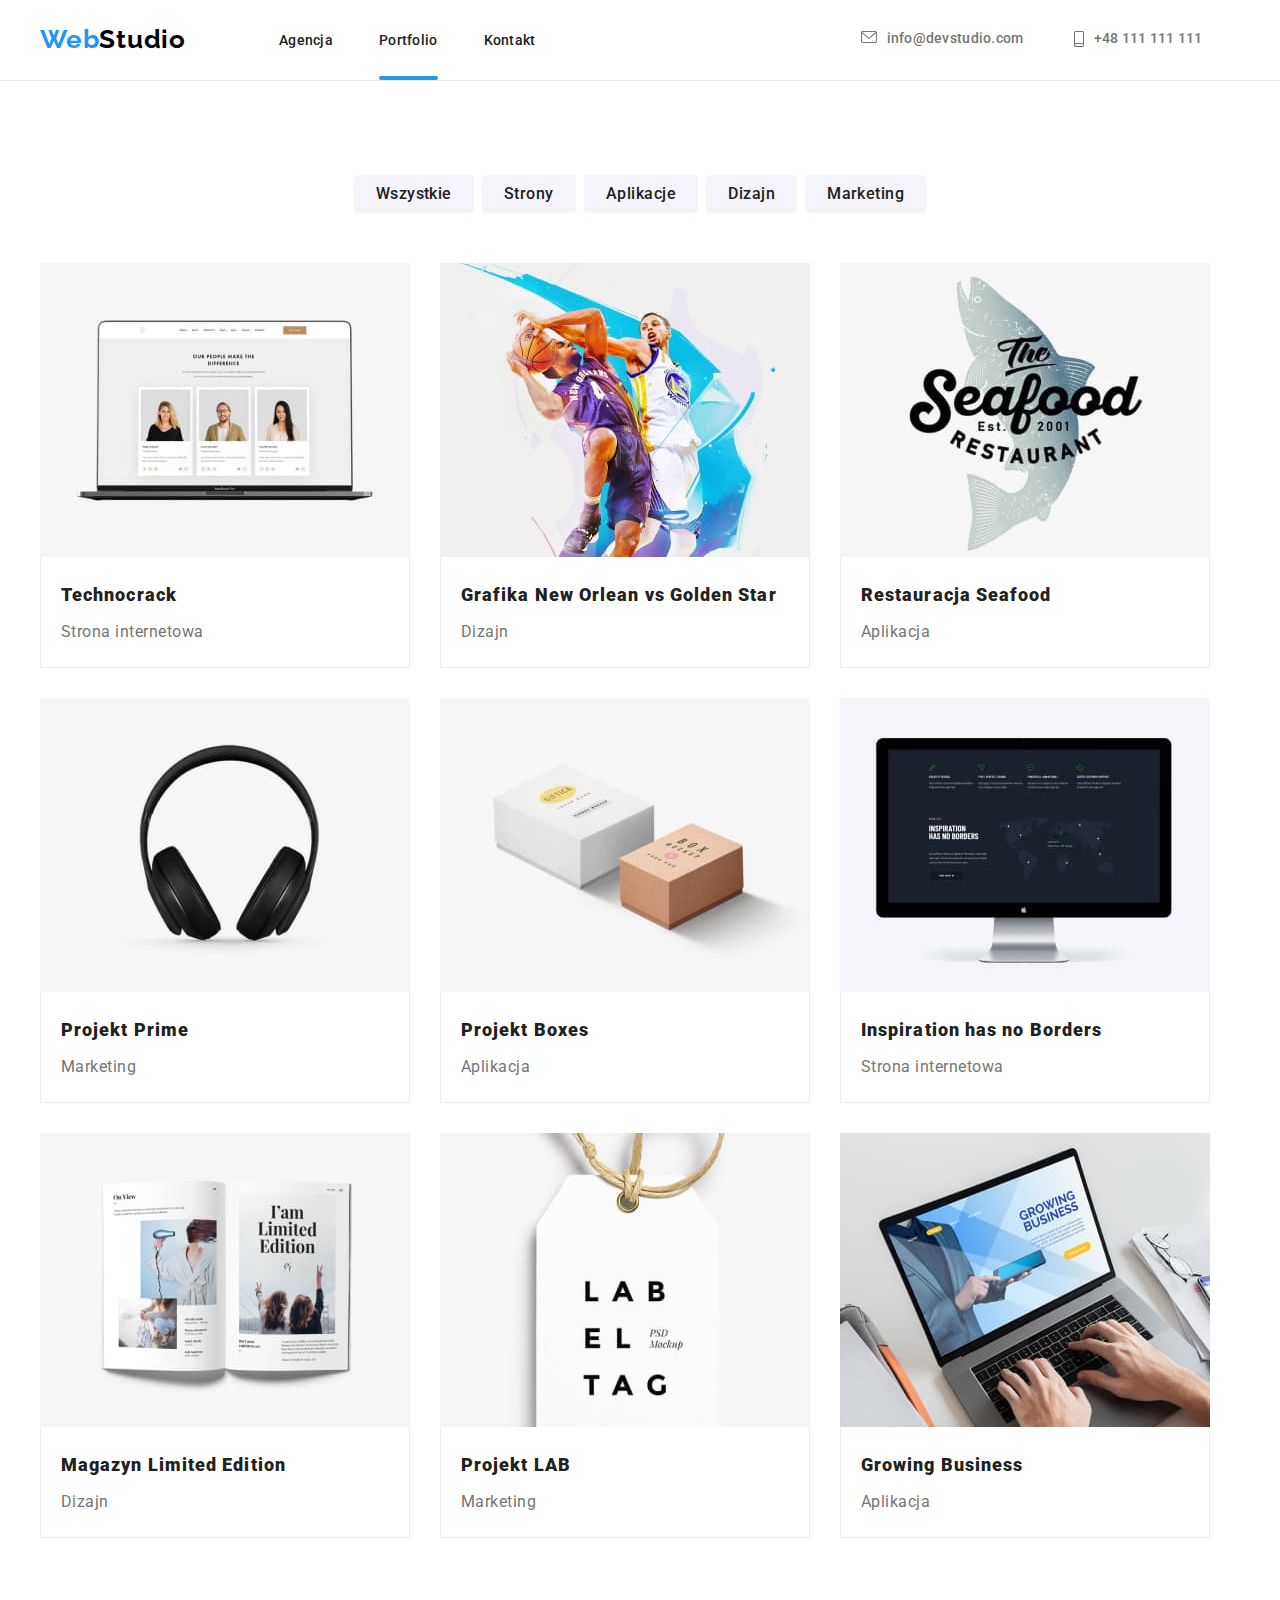
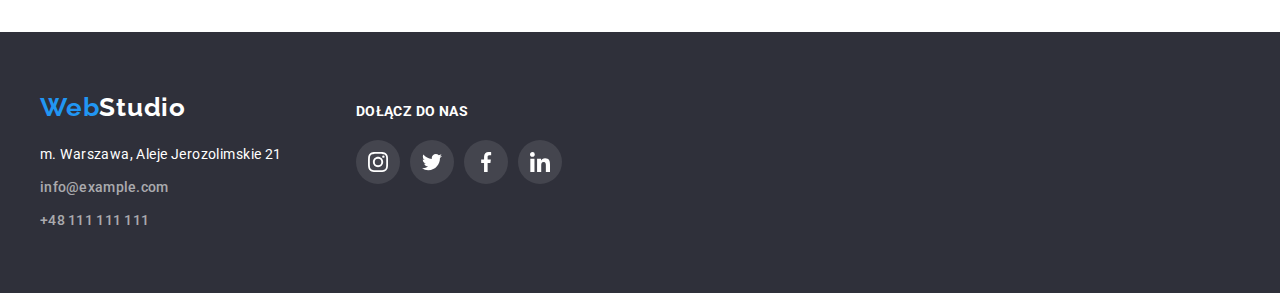
==== portfolio.html @ 0230aa4e "ukonczenie zadania 1" ====
<!DOCTYPE html>
<html lang="en">
  <head>
    <meta charset="UTF-8" />
    <meta http-equiv="X-UA-Compatible" content="IE=edge" />
    <meta name="viewport" content="width=device-width, initial-scale=1.0" />
    <title>Portfolio</title>
    <link rel="stylesheet" href="./css/styles.css" />
    <link rel="preconnect" href="https://fonts.googleapis.com" />
    <link rel="preconnect" href="https://fonts.gstatic.com" crossorigin />
    <link
      href="https://fonts.googleapis.com/css2?family=Raleway:wght@700&family=Roboto:wght@400;500;700;900&display=swap"
      rel="stylesheet"
    />
    <link
      rel="stylesheet"
      href="node_modules/modern-normalize/modern-normalize.css"
    />
  </head>
  <body>
    <header class="background-header">
      <div class="container">
        <div class="info-header">
          <a href="#" class="link-logo"><span class="logo">Web</span>Studio</a>
          <nav class="contact-info">
            <ul class="list list-header">
              <li><a href="./index.html" class="link">Agencja</a></li>
              <li>
                <a href="./portfolio.html" class="link underline-two"
                  >Portfolio</a
                >
              </li>
              <li><a href="#" class="link">Kontakt</a></li>
            </ul>
          </nav>
          <ul class="list list-header-two">
            <li>
              <a href="mailto:info@devstudio.com" class="contact-details"
                >info@devstudio.com
                <svg class="contact-icon" width="16" height="12">
                  <use href="./images/icons.svg#icon-envelope"></use>
                </svg>
              </a>
            </li>
            <li>
              <a href="tel:+48111111111" class="contact-details"
                >+48 111 111 111
                <svg class="contact-icon phone" width="10" height="16">
                  <use href="./images/icons.svg#icon-smartphone"></use>
                </svg>
              </a>
            </li>
          </ul>
        </div>
      </div>
    </header>
    <main class="background-main">
      <section class="section button-padding">
        <div class="container">
          <ul class="list button-list">
            <li>
              <button class="button" type="button">Wszystkie</button>
            </li>
            <li>
              <button class="button" type="button">Strony</button>
            </li>
            <li>
              <button class="button" type="button">Aplikacje</button>
            </li>
            <li>
              <button class="button" type="button">Dizajn</button>
            </li>
            <li>
              <button class="button" type="button">Marketing</button>
            </li>
          </ul>
        </div>
      </section>

      <section class="section portfolio-padding">
        <div class="container">
          <ul class="list card-set">
            <li class="card-shadow">
              <div class="portfolio-box">
                <div class="portfolio-overflay">
                  <p class="portfolio-text-overflay">
                    Technocrack jest popularną platformą wykorzystywaną do
                    rozpowszechniania koronawirusa. Firmy wykorzystują tę
                    platformę do celów szpiegowskich i ataków na
                    niezabezpieczone serwery konkurencji
                  </p>
                </div>
                <img
                  class="card-image"
                  src="./images/technocrack.jpg"
                  alt="Strona internetowa"
                  width="370"
                  height="294"
                />
              </div>
              <div class="card-heading">
                <h4 class="title-portfolio"><strong>Technocrack</strong></h4>
                <p class="text-img">Strona internetowa</p>
              </div>
            </li>
            <li class="card-shadow">
              <div class="portfolio-box">
                <div class="portfolio-overflay">
                  <p class="portfolio-text-overflay">
                    Technocrack jest popularną platformą wykorzystywaną do
                    rozpowszechniania koronawirusa. Firmy wykorzystują tę
                    platformę do celów szpiegowskich i ataków na
                    niezabezpieczone serwery konkurencji
                  </p>
                </div>
                <img
                  class="card-image"
                  src="./images/graphics.jpg"
                  alt="Grafika New Orlean vs Golden Star"
                  width="370"
                  height="294"
                />
              </div>
              <div class="card-heading">
                <h4 class="title-portfolio">
                  <strong>Grafika New Orlean vs Golden Star</strong>
                </h4>
                <p class="text-img">Dizajn</p>
              </div>
            </li>
            <li class="card-shadow">
              <div class="portfolio-box">
                <div class="portfolio-overflay">
                  <p class="portfolio-text-overflay">
                    Technocrack jest popularną platformą wykorzystywaną do
                    rozpowszechniania koronawirusa. Firmy wykorzystują tę
                    platformę do celów szpiegowskich i ataków na
                    niezabezpieczone serwery konkurencji
                  </p>
                </div>
                <img
                  class="card-image"
                  src="./images/restaurant.jpg"
                  alt="Aplikacja restauracji Seafood"
                  width="370"
                  height="294"
                />
              </div>
              <div class="card-heading">
                <h4 class="title-portfolio">
                  <strong>Restauracja Seafood</strong>
                </h4>
                <p class="text-img">Aplikacja</p>
              </div>
            </li>
            <li class="card-shadow">
              <div class="portfolio-box">
                <div class="portfolio-overflay">
                  <p class="portfolio-text-overflay">
                    Technocrack jest popularną platformą wykorzystywaną do
                    rozpowszechniania koronawirusa. Firmy wykorzystują tę
                    platformę do celów szpiegowskich i ataków na
                    niezabezpieczone serwery konkurencji
                  </p>
                </div>
                <img
                  class="card-image"
                  src="./images/prime-design.jpg"
                  alt="Projekt Prime"
                  width="370"
                  height="294"
                />
              </div>
              <div class="card-heading">
                <h4 class="title-portfolio"><strong>Projekt Prime</strong></h4>
                <p class="text-img">Marketing</p>
              </div>
            </li>
            <li class="card-shadow">
              <div class="portfolio-box">
                <div class="portfolio-overflay">
                  <p class="portfolio-text-overflay">
                    Technocrack jest popularną platformą wykorzystywaną do
                    rozpowszechniania koronawirusa. Firmy wykorzystują tę
                    platformę do celów szpiegowskich i ataków na
                    niezabezpieczone serwery konkurencji
                  </p>
                </div>
                <img
                  class="card-image"
                  src="./images/boxes-design.jpg"
                  alt="Projekt Boxes"
                  width="370"
                  height="294"
                />
              </div>
              <div class="card-heading">
                <h4 class="title-portfolio"><strong>Projekt Boxes</strong></h4>
                <p class="text-img">Aplikacja</p>
              </div>
            </li>
            <li class="card-shadow">
              <div class="portfolio-box">
                <div class="portfolio-overflay">
                  <p class="portfolio-text-overflay">
                    Technocrack jest popularną platformą wykorzystywaną do
                    rozpowszechniania koronawirusa. Firmy wykorzystują tę
                    platformę do celów szpiegowskich i ataków na
                    niezabezpieczone serwery konkurencji
                  </p>
                </div>
                <img
                  class="card-image"
                  src="./images/inspiration.jpg"
                  alt="Strona internetowa-inspiracja nie ma granic"
                  width="370"
                  height="294"
                />
              </div>
              <div class="card-heading">
                <h4 class="title-portfolio">
                  <strong>Inspiration has no Borders</strong>
                </h4>
                <p class="text-img">Strona internetowa</p>
              </div>
            </li>
            <li class="card-shadow">
              <div class="portfolio-box">
                <div class="portfolio-overflay">
                  <p class="portfolio-text-overflay">
                    Technocrack jest popularną platformą wykorzystywaną do
                    rozpowszechniania koronawirusa. Firmy wykorzystują tę
                    platformę do celów szpiegowskich i ataków na
                    niezabezpieczone serwery konkurencji
                  </p>
                </div>
                <img
                  class="card-image"
                  src="./images/magazine.jpg"
                  alt="Magazyn-limitowana edycja"
                  width="370"
                  height="294"
                />
              </div>
              <div class="card-heading">
                <h4 class="title-portfolio">
                  <strong>Magazyn Limited Edition</strong>
                </h4>
                <p class="text-img">Dizajn</p>
              </div>
            </li>
            <li class="card-shadow">
              <div class="portfolio-box">
                <div class="portfolio-overflay">
                  <p class="portfolio-text-overflay">
                    Technocrack jest popularną platformą wykorzystywaną do
                    rozpowszechniania koronawirusa. Firmy wykorzystują tę
                    platformę do celów szpiegowskich i ataków na
                    niezabezpieczone serwery konkurencji
                  </p>
                </div>
                <img
                  class="card-image"
                  src="./images/lab-design.jpg"
                  alt="Projekt LAB"
                  width="370"
                  height="294"
                />
              </div>
              <div class="card-heading">
                <h4 class="title-portfolio"><strong>Projekt LAB</strong></h4>
                <p class="text-img">Marketing</p>
              </div>
            </li>
            <li class="card-shadow">
              <div class="portfolio-box">
                <div class="portfolio-overflay">
                  <p class="portfolio-text-overflay">
                    Technocrack jest popularną platformą wykorzystywaną do
                    rozpowszechniania koronawirusa. Firmy wykorzystują tę
                    platformę do celów szpiegowskich i ataków na
                    niezabezpieczone serwery konkurencji
                  </p>
                </div>
                <img
                  class="card-image"
                  src="./images/growing-business.jpg"
                  alt="Aplikacja-Growing business"
                  width="370"
                  height="294"
                />
              </div>
              <div class="card-heading">
                <h4 class="title-portfolio">
                  <strong>Growing Business</strong>
                </h4>
                <p class="text-img">Aplikacja</p>
              </div>
            </li>
          </ul>
        </div>
      </section>
    </main>
    <footer class="background-footer">
      <div class="container container-footer">
        <div class="footer">
          <div class="list-footer">
            <a href="#" class="link-logo text-color"
              ><span class="logo">Web</span>Studio</a
            >
          </div>
          <address class="text-footer">
            <ul class="list text-color adress-list">
              <li class="a-list">
                <p class="margin">m. Warszawa, Aleje Jerozolimskie 21</p>
              </li>
              <li class="a-list">
                <a href="mailto:info@example.com" class="link link-color"
                  >info@example.com</a
                >
              </li>
              <li class="a-list">
                <a href="tel:+48111111111" class="link link-color"
                  >+48 111 111 111</a
                >
              </li>
            </ul>
          </address>
        </div>
        <div class="social-media-footer">
          <div>
            <div>
              <h4 class="title-footer">Dołącz do nas</h4>
            </div>
          </div>
          <ul class="list media-footer">
            <li>
              <a href="#" class="social-link-dark">
                <svg class="icons" width="20" height="20">
                  <use href="./images/icons.svg#icon-instagram"></use>
                </svg>
              </a>
            </li>
            <li>
              <a href="#" class="social-link-dark">
                <svg class="icons" width="20" height="20">
                  <use href="./images/icons.svg#icon-twitter"></use>
                </svg>
              </a>
            </li>
            <li>
              <a href="#" class="social-link-dark">
                <svg class="icons" width="20" height="20">
                  <use href="./images/icons.svg#icon-facebook"></use>
                </svg>
              </a>
            </li>
            <li>
              <a href="#" class="social-link-dark">
                <svg class="icons" width="20" height="20">
                  <use href="./images/icons.svg#icon-linkedin"></use>
                </svg>
              </a>
            </li>
          </ul>
        </div>
      </div>
    </footer>
  </body>
</html>
---- css/styles.css ----
:root {
  --brand-color: #2196f3;
  --brand-color-one: #ffffff;
  --brand-color-two: #000000;
  --brand-color-three: #f5f4fa;
  --brand-color-four: #757575;
  --brand-color-five: #e5e5e5;
  --brand-color-six: #2f303a;
  --brand-color-seven: #eeeeee;
  --brand-color-eight: #afb1b8;
  --transition-timing-function: cubic-bezier(0.4, 0, 0.2, 1);
}

body {
  font-family: "Roboto", "Raleway", sans-serif;
  color: #212121;
  margin: 0 auto;
}

*,
*::after,
*::before {
  margin: 0;
  padding: 0;
}

.list {
  list-style-type: none;
}

.logo {
  color: var(--brand-color);
}

.link-logo {
  font-family: "Raleway", sans-serif;
  font-size: 26px;
  line-height: 1.19;
  font-weight: 700;
  letter-spacing: 0.03em;
  text-decoration: none;
  color: var(--brand-color-two);
  margin-right: 93px;
}

.link {
  font-size: 14px;
  line-height: 1.14;
  font-weight: 500;
  letter-spacing: 0.02em;
  text-decoration: none;
  color: inherit;
  position: relative;

  transition: color 250ms var(--transition-timing-function);
}

.link:hover,
.link:focus {
  color: var(--brand-color);
}

.button {
  all: unset;
  font-family: inherit;
  font-weight: 500;
  font-size: 16px;
  padding: 6px 22px;
  border-radius: 4px;
  line-height: 1.63;
  letter-spacing: 0.03em;
  background-color: var(--brand-color-three);
  cursor: pointer;

  transition: background-color 250ms var(--transition-timing-function),
    color 250ms var(--transition-timing-function);
}

.button:hover,
.button:focus {
  box-shadow: 0px 3px 1px rgba(0, 0, 0, 0.1), 0px 1px 2px rgba(0, 0, 0, 0.08),
    0px 2px 2px rgba(0, 0, 0, 0.12);
  background-color: var(--brand-color);
  color: var(--brand-color-one);
}

.title {
  font-size: 44px;
  line-height: 1.36;
  font-weight: 900;
  color: var(--brand-color-one);

  margin: 0 auto;
  text-align: center;
  padding-top: 106px;
  padding-bottom: 30px;
}

.item {
  all: unset;
  font-family: inherit;
  font-weight: 700;
  font-size: 16px;
  line-height: 1.88;
  letter-spacing: 0.06em;
  background-color: var(--brand-color);
  color: var(--brand-color-one);
  padding: 10px 41px 10px 42px;
  cursor: pointer;
  box-shadow: 0px 4px 4px rgba(0, 0, 0, 0.15);
  border-radius: 4px;
}

.title-fourth {
  font-size: 14px;
  line-height: 1.14;
  letter-spacing: 0.03em;
  text-transform: uppercase;
  margin-bottom: 10px;
}

.text {
  font-size: 14px;
  line-height: 1.71;
  letter-spacing: 0.03em;
  color: var(--brand-color-four);
}

.title-second {
  font-size: 36px;
  line-height: 1.17;
  letter-spacing: 0.03em;
}

.title-portfolio {
  font-size: 18px;
  line-height: 2;
  letter-spacing: 0.06em;
  margin: 0 auto;
}

.text-img {
  font-size: 16px;
  line-height: 1.88;
  letter-spacing: 0.03em;
  color: var(--brand-color-four);
  margin: 0 auto;
}

.team {
  font-weight: 500;
  font-size: 16px;
  line-height: 1.19;
  letter-spacing: 0.03em;
}

.profession {
  font-size: 16px;
  line-height: 1.19;
  letter-spacing: 0.03em;
  color: var(--brand-color-four);
}

.link-color {
  color: rgba(255, 255, 255, 0.6);
}

.contact-details {
  font-size: 14px;
  line-height: 1.14;
  font-weight: 500;
  letter-spacing: 0.02em;
  text-decoration: none;
  display: flex;
  flex-direction: row-reverse;
  align-content: flex-start;
  fill: var(--brand-color-four);
  color: var(--brand-color-four);

  transition: color 250ms var(--transition-timing-function),
    fill 250ms var(--transition-timing-function);
}

.contact-icon {
  margin-right: 10px;
}

.contact-details:hover,
.contact-details:focus {
  fill: var(--brand-color);
  color: var(--brand-color);
}

.mail {
  text-decoration: underline;
}

.text-footer {
  font-size: 14px;
  line-height: 1.71;
  letter-spacing: 0.03em;
  font-style: inherit;
}

.text-color {
  color: var(--brand-color-one);
}

.background-second {
  background-color: var(--brand-color-three);
}

.background-header {
  background-color: var(--brand-color-one);
  border-bottom: 1px solid #ececec;
}

.background-footer {
  background-color: var(--brand-color-six);
  padding-top: 60px;
  padding-bottom: 51px;
}

.container {
  margin: 0 auto;
  width: 100%;
  max-width: 1200px;
  padding: 0 15px;
}

.content {
  display: flex;
  text-align: center;
  align-items: center;
  flex-direction: column;
  padding-bottom: 104px;
}

.section {
  padding: 94px 0;
  margin: 0 auto;
}

.button-list {
  display: flex;
  justify-content: center;
  margin: 0 auto;
  gap: 8px;
}

.button-padding {
  padding-bottom: unset;
}

.info-header {
  display: flex;
  align-items: center;
  flex-grow: 1;
  padding-top: 24px;
  padding-bottom: 25px;
}

.list-header {
  display: flex;
  gap: 46px;
  margin-right: 325px;
  padding-left: 0%;
}

.list-header-two {
  display: inline-flex;
  gap: 50px;
}

.adress-list {
  padding-left: 0;
  margin: 0 auto;
}

.a-list {
  padding-bottom: 9px;
}

.margin {
  margin: 0 auto;
}

.portfolio-padding {
  padding-top: 50px;
}

.card-heading {
  border: 1px solid var(--brand-color-seven);
  border-top: hidden;
  padding-left: 20px;
}

.card-heading > h4 {
  padding-top: 20px;
  padding-bottom: 4px;
}

.card-heading > p {
  padding-bottom: 20px;
}

.card-set {
  display: flex;
  flex-wrap: wrap;
  gap: 30px;
  padding: 0;
  flex-basis: calc((100% - 60px) / 3);
}

.orden-list {
  display: flex;
  justify-content: space-between;
  gap: 30px;
  margin: 0 auto;
  padding-left: 0;
}

h2 {
  display: flex;
  justify-content: center;
  padding-bottom: 50px;
  margin: 0 auto;
}

.card-team {
  background: var(--brand-color-one);
  border-radius: 0px 0px 4px 4px;
  box-shadow: 0px 1px 3px rgba(0, 0, 0, 0.12), 0px 1px 1px rgba(0, 0, 0, 0.14),
    0px 2px 1px rgba(0, 0, 0, 0.2);
}

.card-heading-team {
  text-align: center;
}

.card-heading-team > h4 {
  margin: 0 auto;
  padding-top: 30px;
  padding-bottom: 10px;
}

.card-heading-team > p {
  margin: 0 auto;
  padding-bottom: 16px;
}
.section-two {
  padding-bottom: 0;
}

.lorem-icon {
  width: 270px;
  height: 120px;
  border-radius: 4px;
  background-color: var(--brand-color-three);
  display: flex;
  justify-content: center;
  align-items: center;
  margin-bottom: 30px;
}

.card-image {
  display: block;
}

.card-shadow {
  transition: box-shadow 250ms var(--transition-timing-function);
}

.card-shadow:hover,
.card-shadow:focus {
  cursor: pointer;
  box-shadow: 0px 1px 1px rgba(0, 0, 0, 0.12), 0px 4px 4px rgba(0, 0, 0, 0.06),
    1px 4px 6px rgba(0, 0, 0, 0.16);
}

.client-link {
  display: flex;
  align-items: center;
  justify-content: center;
  box-sizing: border-box;
  width: 170px;
  height: 92px;
  border-radius: 4px;
  border: 1px solid var(--brand-color-eight);
  fill: var(--brand-color-eight);
  cursor: pointer;
  gap: 30px;

  transition: border-color 250ms var(--transition-timing-function),
    fill 250ms var(--transition-timing-function);
}

.client-link:hover,
.client-link:focus {
  fill: var(--brand-color);
  border-color: var(--brand-color);
}

.social-media-list {
  display: flex;
  align-items: center;
  justify-content: space-around;
  padding-left: 32px;
  padding-right: 32px;
  padding-bottom: 30px;
}

.social-link {
  width: 44px;
  height: 44px;
  fill: var(--brand-color-eight);
  background-color: var(--brand-color-one);
  border-radius: 50%;
  display: flex;
  align-items: center;
  justify-content: center;
  gap: 10px;

  transition: background-color 250ms var(--transition-timing-function),
    fill 250ms var(--transition-timing-function);
}

.social-link:hover,
.social-link:focus {
  background-color: var(--brand-color);
  fill: var(--brand-color-one);
}

.social-link-dark {
  width: 44px;
  height: 44px;
  background: rgba(255, 255, 255, 0.1);
  fill: var(--brand-color-one);
  border-radius: 50%;
  display: flex;
  align-items: center;
  justify-content: center;
  gap: 10px;

  transition: background-color 250ms var(--transition-timing-function);
}

.social-link-dark:hover,
.social-link-dark:focus {
  background-color: var(--brand-color);
}

.list-footer {
  padding-top: 0;
  padding-bottom: 20px;
}

.social-media-footer {
  display: inline-flex;
  flex-direction: column;
  justify-content: center;
  margin-left: 70px;
}

.media-footer {
  display: inline-flex;
  gap: 10px;
}

.title-footer {
  color: var(--brand-color-one);
  text-transform: uppercase;
  font-size: 14px;
  line-height: 1.14;
  letter-spacing: 0.03em;
  margin-bottom: 20px;
}

.background-title {
  background-image: linear-gradient(
      rgba(47, 48, 58, 0.4),
      rgba(47, 48, 58, 0.4)
    ),
    url(/goit-markup-hw-05/images/background.jpg);
}

.footer {
  display: inline-flex;
  flex-direction: column;
  justify-content: center;
}

.underline-one::after {
  content: "";
  position: absolute;
  bottom: -32.5px;
  height: 4px;
  border-radius: 2px;
  left: 0;
  width: 100%;
  background-color: var(--brand-color);
}

.underline-two::after {
  content: "";
  position: absolute;
  bottom: -32.5px;
  height: 4px;
  border-radius: 2px;
  left: 0;
  width: 100%;
  background-color: var(--brand-color);
}

.box-picture {
  display: block;
  position: relative;
}
.picture {
  display: block;
  align-items: flex-start;
}
.label-text {
  color: var(--brand-color-one);
  text-transform: uppercase;
  font-size: 14px;
  line-height: 1.14;
  letter-spacing: 0.03em;
  margin-bottom: 20px;
  padding-top: 27px;
}

.label-box {
  height: 70px;
  width: 370px;
  text-align: center;
  background-color: rgba(47, 48, 58, 0.8);
  position: absolute;
  bottom: 0;
}

.portfolio-box {
  position: relative;
  overflow: hidden;
  width: 370px;
  height: 294px;
}

.portfolio-overflay {
  position: absolute;
  width: 100%;
  height: 100%;
  background: rgba(33, 150, 243, 0.9);

  transform: translateY(100%);
  transition: 250ms var(--transition-timing-function);
}

.portfolio-text-overflay {
  padding-left: 24px;
  padding-top: 49px;
  padding-right: 45px;
  font-weight: 400;
  font-size: 18px;
  line-height: 1.56;
  letter-spacing: 0.03em;
  color: var(--brand-color-one);
}

.card-shadow:hover .portfolio-overflay {
  transform: translatey(0);
}

.backdrop {
  position: fixed;
  width: 100%;
  height: 100%;
  top: 0;
  left: 0;
  background: rgba(0, 0, 0, 0.2);
  z-index: 2;
}

.modal {
  position: absolute;
  top: 50%;
  left: 50%;
  transform: translate(-50%, -50%);
  width: 528px;
  height: 581px;
  background-color: var(--brand-color-one);
  border-radius: 4px;
  box-shadow: 0px 1px 3px rgba(0, 0, 0, 0.12), 0px 1px 1px rgba(0, 0, 0, 0.14),
    0px 2px 1px rgba(0, 0, 0, 0.2);

  opacity: inherit;
  visibility: inherit;
  transition-property: visibility, opacity;
  transition-duration: 250ms;
  transition-timing-function: var(--transition-timing-function);
}

.close-button {
  position: absolute;
  top: 8px;
  right: 8px;
  height: 30px;
  width: 30px;
  border: 1px solid rgba(0, 0, 0, 0.1);
  border-radius: 50%;
  background: var(--brand-color-one);
  fill: var(--brand-color-two);
  cursor: pointer;
}

.is-hidden {
  opacity: 0;
  visibility: hidden;
  pointer-events: none;
}
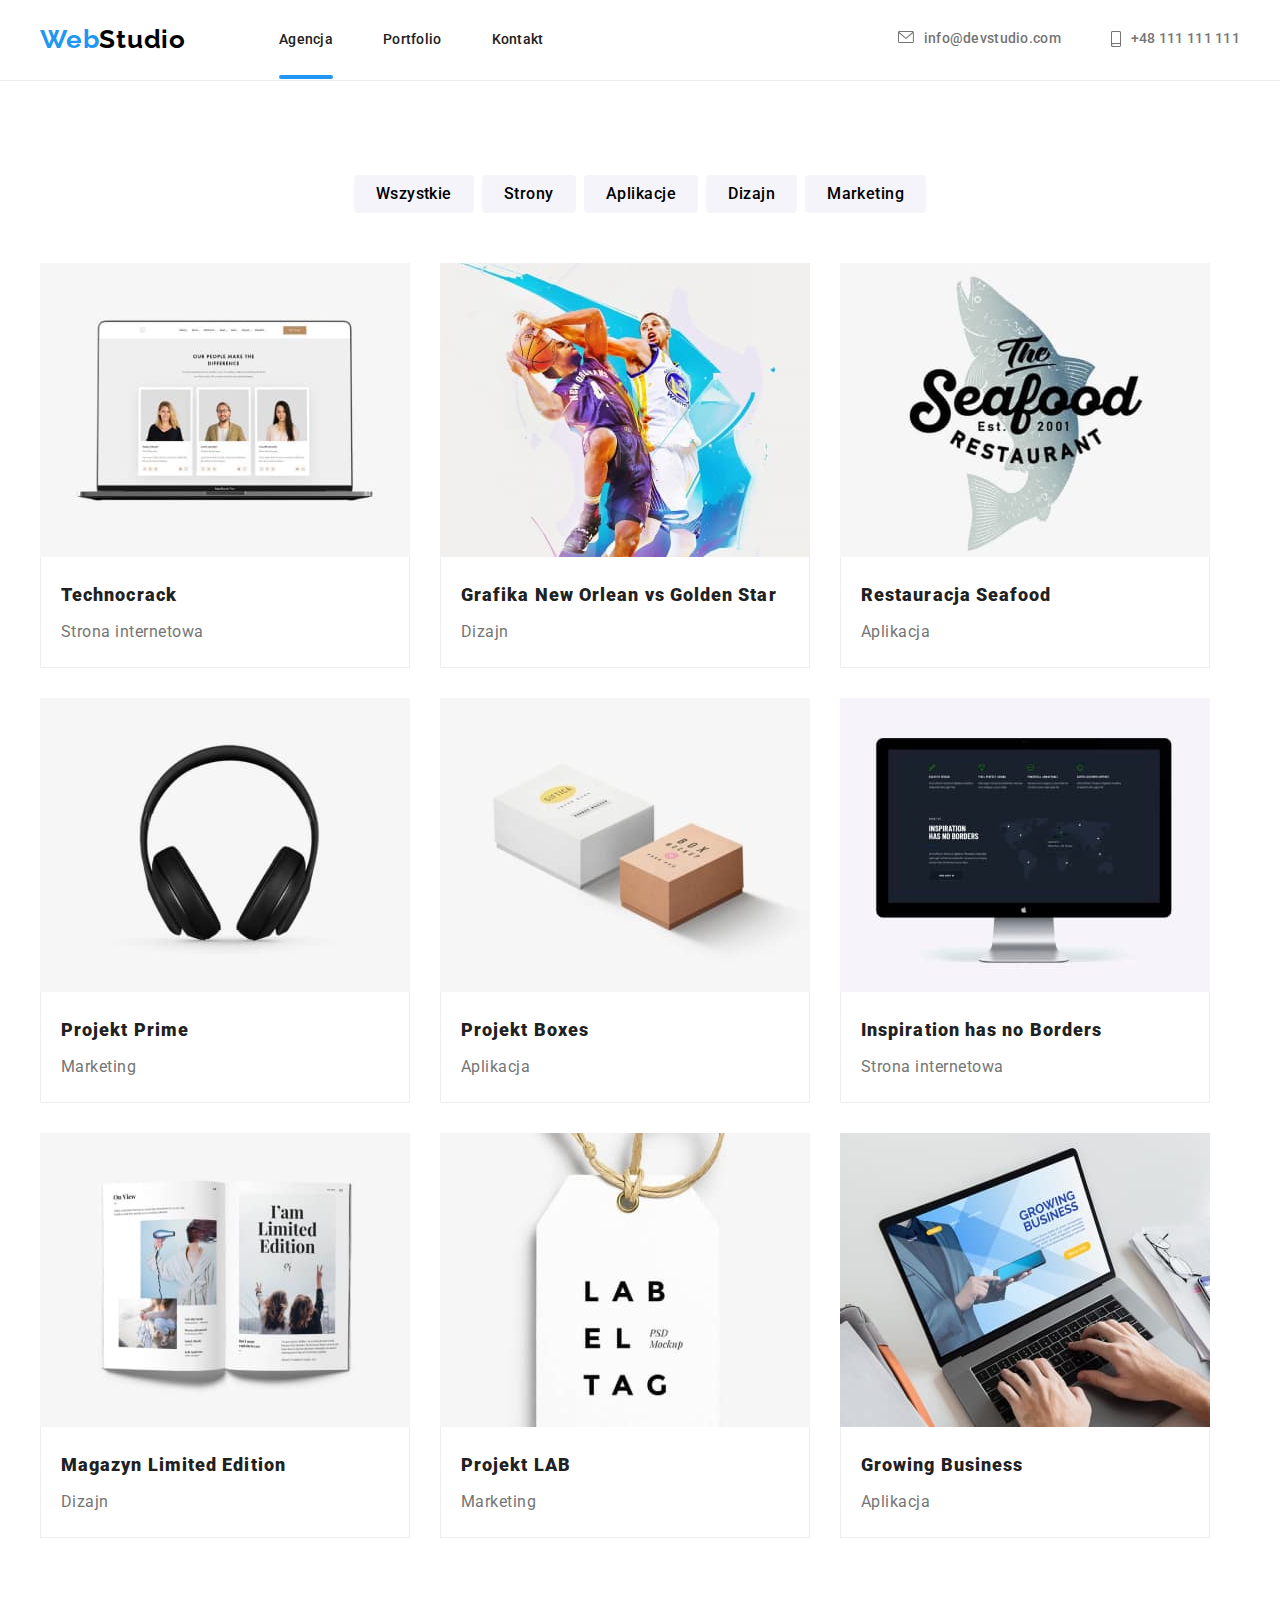
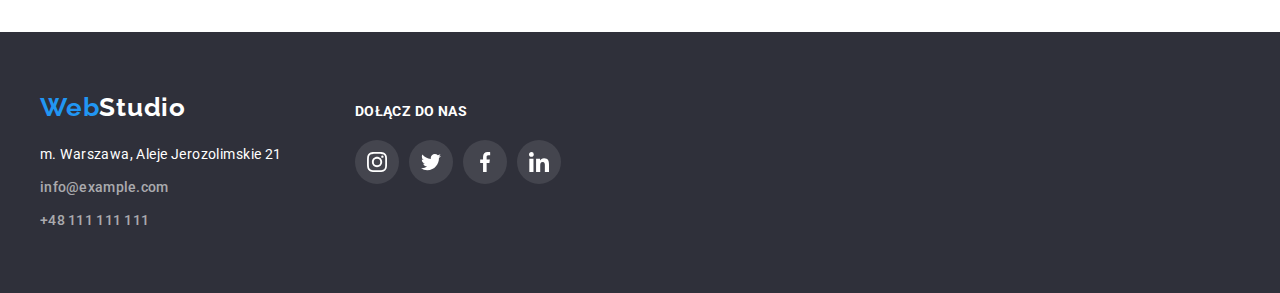
==== commit 82f7ccbe: "poprawki 1" ====
--- a/portfolio.html
+++ b/portfolio.html
@@ -5,6 +5,13 @@
     <meta http-equiv="X-UA-Compatible" content="IE=edge" />
     <meta name="viewport" content="width=device-width, initial-scale=1.0" />
     <title>Portfolio</title>
+    <link
+      rel="stylesheet"
+      href="https://cdnjs.cloudflare.com/ajax/libs/modern-normalize/1.1.0/modern-normalize.min.css"
+      integrity="sha512-wpPYUAdjBVSE4KJnH1VR1HeZfpl1ub8YT/NKx4PuQ5NmX2tKuGu6U/JRp5y+Y8XG2tV+wKQpNHVUX03MfMFn9Q=="
+      crossorigin="anonymous"
+      referrerpolicy="no-referrer"
+    />
     <link rel="stylesheet" href="./css/styles.css" />
     <link rel="preconnect" href="https://fonts.googleapis.com" />
     <link rel="preconnect" href="https://fonts.gstatic.com" crossorigin />
@@ -12,46 +19,39 @@
       href="https://fonts.googleapis.com/css2?family=Raleway:wght@700&family=Roboto:wght@400;500;700;900&display=swap"
       rel="stylesheet"
     />
-    <link
-      rel="stylesheet"
-      href="node_modules/modern-normalize/modern-normalize.css"
-    />
   </head>
   <body>
     <header class="background-header">
-      <div class="container">
-        <div class="info-header">
-          <a href="#" class="link-logo"><span class="logo">Web</span>Studio</a>
-          <nav class="contact-info">
-            <ul class="list list-header">
-              <li><a href="./index.html" class="link">Agencja</a></li>
-              <li>
-                <a href="./portfolio.html" class="link underline-two"
-                  >Portfolio</a
-                >
-              </li>
-              <li><a href="#" class="link">Kontakt</a></li>
-            </ul>
-          </nav>
-          <ul class="list list-header-two">
-            <li>
-              <a href="mailto:info@devstudio.com" class="contact-details"
-                >info@devstudio.com
-                <svg class="contact-icon" width="16" height="12">
-                  <use href="./images/icons.svg#icon-envelope"></use>
-                </svg>
-              </a>
-            </li>
-            <li>
-              <a href="tel:+48111111111" class="contact-details"
-                >+48 111 111 111
-                <svg class="contact-icon phone" width="10" height="16">
-                  <use href="./images/icons.svg#icon-smartphone"></use>
-                </svg>
-              </a>
-            </li>
+      <div class="container info-header">
+        <a href="#" class="link-logo"><span class="logo">Web</span>Studio</a>
+        <nav class="contact-info">
+          <ul class="list list-header">
+            <li>
+              <a href="./index.html" class="underline-one link">Agencja</a>
+            </li>
+            <li><a href="./portfolio.html" class="link">Portfolio</a></li>
+            <li><a href="#" class="link">Kontakt</a></li>
           </ul>
-        </div>
+        </nav>
+
+        <ul class="list list-header-two">
+          <li>
+            <a href="mailto:info@devstudio.com" class="contact-details"
+              >info@devstudio.com
+              <svg class="contact-icon" width="16" height="12">
+                <use href="./images/icons.svg#icon-envelope"></use>
+              </svg>
+            </a>
+          </li>
+          <li>
+            <a href="tel:+48111111111" class="contact-details"
+              >+48 111 111 111
+              <svg class="contact-icon phone" width="10" height="16">
+                <use href="./images/icons.svg#icon-smartphone"></use>
+              </svg>
+            </a>
+          </li>
+        </ul>
       </div>
     </header>
     <main class="background-main">
--- a/css/styles.css
+++ b/css/styles.css
@@ -14,7 +14,9 @@
 body {
   font-family: "Roboto", "Raleway", sans-serif;
   color: #212121;
-  margin: 0 auto;
+  background-color: #ffffff;
+  font-size: 14px;
+  letter-spacing: 0.03;
 }
 
 *,
@@ -22,6 +24,27 @@
 *::before {
   margin: 0;
   padding: 0;
+}
+
+h1,
+h2,
+h3,
+h4,
+h5,
+h6,
+p {
+  margin: 0;
+}
+
+.container {
+  width: 1200px;
+  margin: 0 auto;
+  padding: 0 15px;
+}
+
+.section {
+  padding-top: 94px;
+  padding-bottom: 94px;
 }
 
 .list {
@@ -61,7 +84,6 @@
 }
 
 .button {
-  all: unset;
   font-family: inherit;
   font-weight: 500;
   font-size: 16px;
@@ -69,6 +91,7 @@
   border-radius: 4px;
   line-height: 1.63;
   letter-spacing: 0.03em;
+  border: none;
   background-color: var(--brand-color-three);
   cursor: pointer;
 
@@ -85,19 +108,33 @@
 }
 
 .title {
+  width: 696px;
   font-size: 44px;
   line-height: 1.36;
   font-weight: 900;
   color: var(--brand-color-one);
-
   margin: 0 auto;
   text-align: center;
-  padding-top: 106px;
   padding-bottom: 30px;
 }
 
+.background-title {
+  background-image: linear-gradient(
+      rgba(47, 48, 58, 0.4),
+      rgba(47, 48, 58, 0.4)
+    ),
+    url(/goit-markup-hw-05/images/background.jpg);
+  padding: 200px 0;
+  text-align: center;
+  box-sizing: border-box;
+  background-repeat: no-repeat;
+  background-size: cover;
+  max-width: 1600px;
+  height: 600px;
+  margin: 0 auto;
+}
+
 .item {
-  all: unset;
   font-family: inherit;
   font-weight: 700;
   font-size: 16px;
@@ -105,10 +142,11 @@
   letter-spacing: 0.06em;
   background-color: var(--brand-color);
   color: var(--brand-color-one);
-  padding: 10px 41px 10px 42px;
+  padding: 10px 42px 10px 41px;
   cursor: pointer;
   box-shadow: 0px 4px 4px rgba(0, 0, 0, 0.15);
   border-radius: 4px;
+  border: none;
 }
 
 .title-fourth {
@@ -173,8 +211,7 @@
   text-decoration: none;
   display: flex;
   flex-direction: row-reverse;
-  align-content: flex-start;
-  fill: var(--brand-color-four);
+  align-content: center;
   color: var(--brand-color-four);
 
   transition: color 250ms var(--transition-timing-function),
@@ -182,12 +219,12 @@
 }
 
 .contact-icon {
+  fill: currentColor;
   margin-right: 10px;
 }
 
 .contact-details:hover,
 .contact-details:focus {
-  fill: var(--brand-color);
   color: var(--brand-color);
 }
 
@@ -221,26 +258,6 @@
   padding-bottom: 51px;
 }
 
-.container {
-  margin: 0 auto;
-  width: 100%;
-  max-width: 1200px;
-  padding: 0 15px;
-}
-
-.content {
-  display: flex;
-  text-align: center;
-  align-items: center;
-  flex-direction: column;
-  padding-bottom: 104px;
-}
-
-.section {
-  padding: 94px 0;
-  margin: 0 auto;
-}
-
 .button-list {
   display: flex;
   justify-content: center;
@@ -259,16 +276,17 @@
   padding-top: 24px;
   padding-bottom: 25px;
 }
+.contact-info {
+  margin-right: auto;
+}
 
 .list-header {
   display: flex;
-  gap: 46px;
-  margin-right: 325px;
-  padding-left: 0%;
+  gap: 50px;
 }
 
 .list-header-two {
-  display: inline-flex;
+  display: flex;
   gap: 50px;
 }
 
@@ -321,10 +339,8 @@
 }
 
 h2 {
-  display: flex;
-  justify-content: center;
   padding-bottom: 50px;
-  margin: 0 auto;
+  text-align: center;
 }
 
 .card-team {
@@ -336,11 +352,11 @@
 
 .card-heading-team {
   text-align: center;
+  padding: 30px 0;
 }
 
 .card-heading-team > h4 {
   margin: 0 auto;
-  padding-top: 30px;
   padding-bottom: 10px;
 }
 
@@ -403,11 +419,8 @@
 
 .social-media-list {
   display: flex;
-  align-items: center;
-  justify-content: space-around;
-  padding-left: 32px;
-  padding-right: 32px;
-  padding-bottom: 30px;
+  justify-content: center;
+  gap: 10px;
 }
 
 .social-link {
@@ -419,7 +432,6 @@
   display: flex;
   align-items: center;
   justify-content: center;
-  gap: 10px;
 
   transition: background-color 250ms var(--transition-timing-function),
     fill 250ms var(--transition-timing-function);
@@ -474,14 +486,6 @@
   line-height: 1.14;
   letter-spacing: 0.03em;
   margin-bottom: 20px;
-}
-
-.background-title {
-  background-image: linear-gradient(
-      rgba(47, 48, 58, 0.4),
-      rgba(47, 48, 58, 0.4)
-    ),
-    url(/goit-markup-hw-05/images/background.jpg);
 }
 
 .footer {
@@ -523,17 +527,13 @@
 .label-text {
   color: var(--brand-color-one);
   text-transform: uppercase;
-  font-size: 14px;
   line-height: 1.14;
-  letter-spacing: 0.03em;
-  margin-bottom: 20px;
-  padding-top: 27px;
-}
-
-.label-box {
+  font-weight: 700;
   height: 70px;
   width: 370px;
-  text-align: center;
+  display: flex;
+  align-items: center;
+  justify-content: center;
   background-color: rgba(47, 48, 58, 0.8);
   position: absolute;
   bottom: 0;
@@ -579,6 +579,11 @@
   left: 0;
   background: rgba(0, 0, 0, 0.2);
   z-index: 2;
+  opacity: inherit;
+  visibility: inherit;
+  transition-property: visibility, opacity;
+  transition-duration: 250ms;
+  transition-timing-function: var(--transition-timing-function);
 }
 
 .modal {
@@ -592,12 +597,6 @@
   border-radius: 4px;
   box-shadow: 0px 1px 3px rgba(0, 0, 0, 0.12), 0px 1px 1px rgba(0, 0, 0, 0.14),
     0px 2px 1px rgba(0, 0, 0, 0.2);
-
-  opacity: inherit;
-  visibility: inherit;
-  transition-property: visibility, opacity;
-  transition-duration: 250ms;
-  transition-timing-function: var(--transition-timing-function);
 }
 
 .close-button {
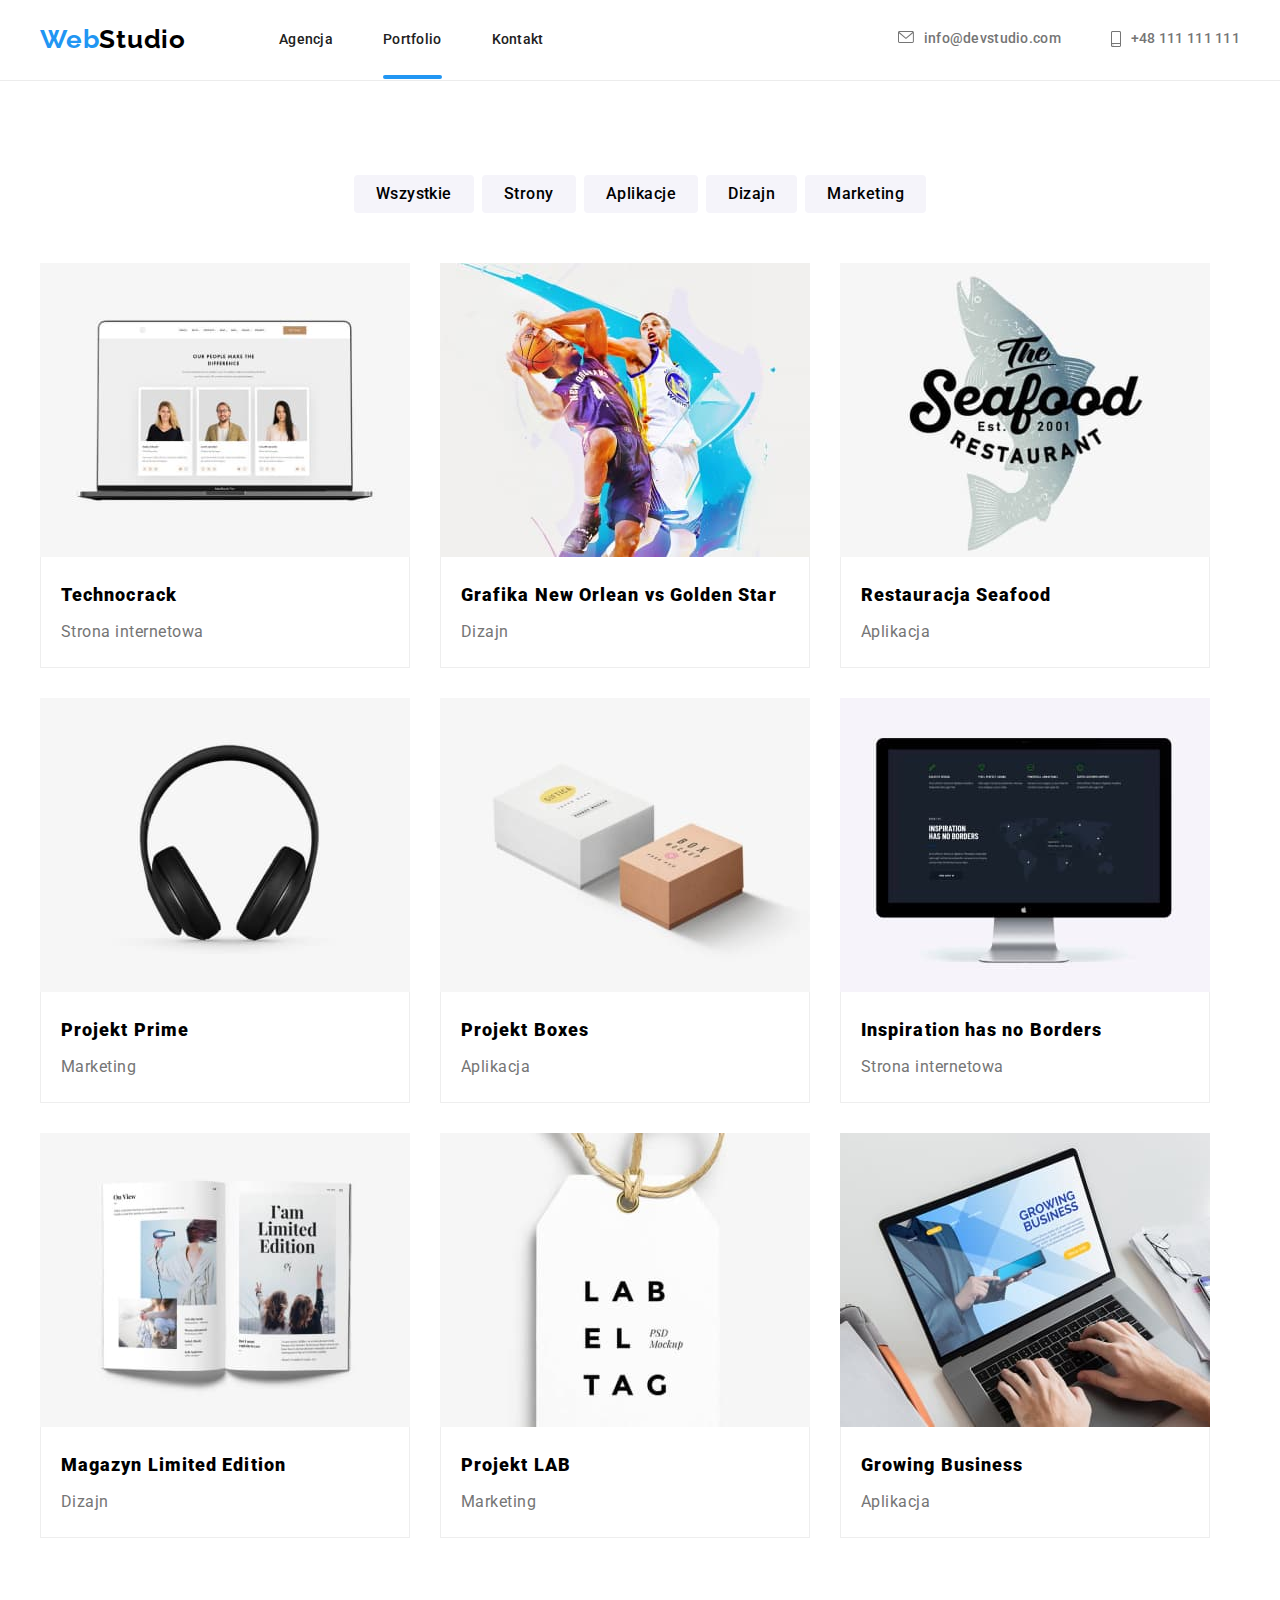
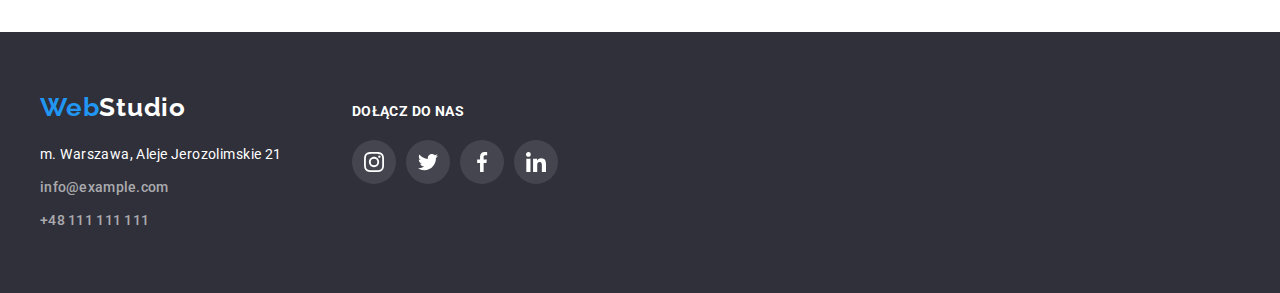
==== commit 83740e06: "wprowadzenie zmian" ====
--- a/portfolio.html
+++ b/portfolio.html
@@ -27,9 +27,13 @@
         <nav class="contact-info">
           <ul class="list list-header">
             <li>
-              <a href="./index.html" class="underline-one link">Agencja</a>
-            </li>
-            <li><a href="./portfolio.html" class="link">Portfolio</a></li>
+              <a href="./index.html" class="link">Agencja</a>
+            </li>
+            <li>
+              <a href="./portfolio.html" class="underline-two link"
+                >Portfolio</a
+              >
+            </li>
             <li><a href="#" class="link">Kontakt</a></li>
           </ul>
         </nav>
@@ -55,7 +59,7 @@
       </div>
     </header>
     <main class="background-main">
-      <section class="section button-padding">
+      <section class="section">
         <div class="container">
           <ul class="list button-list">
             <li>
@@ -74,228 +78,245 @@
               <button class="button" type="button">Marketing</button>
             </li>
           </ul>
-        </div>
-      </section>
-
-      <section class="section portfolio-padding">
-        <div class="container">
           <ul class="list card-set">
             <li class="card-shadow">
-              <div class="portfolio-box">
-                <div class="portfolio-overflay">
-                  <p class="portfolio-text-overflay">
-                    Technocrack jest popularną platformą wykorzystywaną do
-                    rozpowszechniania koronawirusa. Firmy wykorzystują tę
-                    platformę do celów szpiegowskich i ataków na
-                    niezabezpieczone serwery konkurencji
-                  </p>
-                </div>
-                <img
-                  class="card-image"
-                  src="./images/technocrack.jpg"
-                  alt="Strona internetowa"
-                  width="370"
-                  height="294"
-                />
-              </div>
-              <div class="card-heading">
-                <h4 class="title-portfolio"><strong>Technocrack</strong></h4>
-                <p class="text-img">Strona internetowa</p>
-              </div>
-            </li>
-            <li class="card-shadow">
-              <div class="portfolio-box">
-                <div class="portfolio-overflay">
-                  <p class="portfolio-text-overflay">
-                    Technocrack jest popularną platformą wykorzystywaną do
-                    rozpowszechniania koronawirusa. Firmy wykorzystują tę
-                    platformę do celów szpiegowskich i ataków na
-                    niezabezpieczone serwery konkurencji
-                  </p>
-                </div>
-                <img
-                  class="card-image"
-                  src="./images/graphics.jpg"
-                  alt="Grafika New Orlean vs Golden Star"
-                  width="370"
-                  height="294"
-                />
-              </div>
-              <div class="card-heading">
-                <h4 class="title-portfolio">
-                  <strong>Grafika New Orlean vs Golden Star</strong>
-                </h4>
-                <p class="text-img">Dizajn</p>
-              </div>
-            </li>
-            <li class="card-shadow">
-              <div class="portfolio-box">
-                <div class="portfolio-overflay">
-                  <p class="portfolio-text-overflay">
-                    Technocrack jest popularną platformą wykorzystywaną do
-                    rozpowszechniania koronawirusa. Firmy wykorzystują tę
-                    platformę do celów szpiegowskich i ataków na
-                    niezabezpieczone serwery konkurencji
-                  </p>
-                </div>
-                <img
-                  class="card-image"
-                  src="./images/restaurant.jpg"
-                  alt="Aplikacja restauracji Seafood"
-                  width="370"
-                  height="294"
-                />
-              </div>
-              <div class="card-heading">
-                <h4 class="title-portfolio">
-                  <strong>Restauracja Seafood</strong>
-                </h4>
-                <p class="text-img">Aplikacja</p>
-              </div>
-            </li>
-            <li class="card-shadow">
-              <div class="portfolio-box">
-                <div class="portfolio-overflay">
-                  <p class="portfolio-text-overflay">
-                    Technocrack jest popularną platformą wykorzystywaną do
-                    rozpowszechniania koronawirusa. Firmy wykorzystują tę
-                    platformę do celów szpiegowskich i ataków na
-                    niezabezpieczone serwery konkurencji
-                  </p>
-                </div>
-                <img
-                  class="card-image"
-                  src="./images/prime-design.jpg"
-                  alt="Projekt Prime"
-                  width="370"
-                  height="294"
-                />
-              </div>
-              <div class="card-heading">
-                <h4 class="title-portfolio"><strong>Projekt Prime</strong></h4>
-                <p class="text-img">Marketing</p>
-              </div>
-            </li>
-            <li class="card-shadow">
-              <div class="portfolio-box">
-                <div class="portfolio-overflay">
-                  <p class="portfolio-text-overflay">
-                    Technocrack jest popularną platformą wykorzystywaną do
-                    rozpowszechniania koronawirusa. Firmy wykorzystują tę
-                    platformę do celów szpiegowskich i ataków na
-                    niezabezpieczone serwery konkurencji
-                  </p>
-                </div>
-                <img
-                  class="card-image"
-                  src="./images/boxes-design.jpg"
-                  alt="Projekt Boxes"
-                  width="370"
-                  height="294"
-                />
-              </div>
-              <div class="card-heading">
-                <h4 class="title-portfolio"><strong>Projekt Boxes</strong></h4>
-                <p class="text-img">Aplikacja</p>
-              </div>
-            </li>
-            <li class="card-shadow">
-              <div class="portfolio-box">
-                <div class="portfolio-overflay">
-                  <p class="portfolio-text-overflay">
-                    Technocrack jest popularną platformą wykorzystywaną do
-                    rozpowszechniania koronawirusa. Firmy wykorzystują tę
-                    platformę do celów szpiegowskich i ataków na
-                    niezabezpieczone serwery konkurencji
-                  </p>
-                </div>
-                <img
-                  class="card-image"
-                  src="./images/inspiration.jpg"
-                  alt="Strona internetowa-inspiracja nie ma granic"
-                  width="370"
-                  height="294"
-                />
-              </div>
-              <div class="card-heading">
-                <h4 class="title-portfolio">
-                  <strong>Inspiration has no Borders</strong>
-                </h4>
-                <p class="text-img">Strona internetowa</p>
-              </div>
-            </li>
-            <li class="card-shadow">
-              <div class="portfolio-box">
-                <div class="portfolio-overflay">
-                  <p class="portfolio-text-overflay">
-                    Technocrack jest popularną platformą wykorzystywaną do
-                    rozpowszechniania koronawirusa. Firmy wykorzystują tę
-                    platformę do celów szpiegowskich i ataków na
-                    niezabezpieczone serwery konkurencji
-                  </p>
-                </div>
-                <img
-                  class="card-image"
-                  src="./images/magazine.jpg"
-                  alt="Magazyn-limitowana edycja"
-                  width="370"
-                  height="294"
-                />
-              </div>
-              <div class="card-heading">
-                <h4 class="title-portfolio">
-                  <strong>Magazyn Limited Edition</strong>
-                </h4>
-                <p class="text-img">Dizajn</p>
-              </div>
-            </li>
-            <li class="card-shadow">
-              <div class="portfolio-box">
-                <div class="portfolio-overflay">
-                  <p class="portfolio-text-overflay">
-                    Technocrack jest popularną platformą wykorzystywaną do
-                    rozpowszechniania koronawirusa. Firmy wykorzystują tę
-                    platformę do celów szpiegowskich i ataków na
-                    niezabezpieczone serwery konkurencji
-                  </p>
-                </div>
-                <img
-                  class="card-image"
-                  src="./images/lab-design.jpg"
-                  alt="Projekt LAB"
-                  width="370"
-                  height="294"
-                />
-              </div>
-              <div class="card-heading">
-                <h4 class="title-portfolio"><strong>Projekt LAB</strong></h4>
-                <p class="text-img">Marketing</p>
-              </div>
-            </li>
-            <li class="card-shadow">
-              <div class="portfolio-box">
-                <div class="portfolio-overflay">
-                  <p class="portfolio-text-overflay">
-                    Technocrack jest popularną platformą wykorzystywaną do
-                    rozpowszechniania koronawirusa. Firmy wykorzystują tę
-                    platformę do celów szpiegowskich i ataków na
-                    niezabezpieczone serwery konkurencji
-                  </p>
-                </div>
-                <img
-                  class="card-image"
-                  src="./images/growing-business.jpg"
-                  alt="Aplikacja-Growing business"
-                  width="370"
-                  height="294"
-                />
-              </div>
-              <div class="card-heading">
-                <h4 class="title-portfolio">
-                  <strong>Growing Business</strong>
-                </h4>
-                <p class="text-img">Aplikacja</p>
-              </div>
+              <a href="#" class="card-link">
+                <div class="portfolio-box">
+                  <div class="portfolio-overflay">
+                    <p class="portfolio-text-overflay">
+                      Technocrack jest popularną platformą wykorzystywaną do
+                      rozpowszechniania koronawirusa. Firmy wykorzystują tę
+                      platformę do celów szpiegowskich i ataków na
+                      niezabezpieczone serwery konkurencji
+                    </p>
+                  </div>
+                  <img
+                    class="card-image"
+                    src="./images/technocrack.jpg"
+                    alt="Strona internetowa"
+                    width="370"
+                    height="294"
+                  />
+                </div>
+                <div class="card-heading">
+                  <h4 class="title-portfolio"><strong>Technocrack</strong></h4>
+                  <p class="text-img">Strona internetowa</p>
+                </div>
+              </a>
+            </li>
+            <li class="card-shadow">
+              <a href="#" class="card-link">
+                <div class="portfolio-box">
+                  <div class="portfolio-overflay">
+                    <p class="portfolio-text-overflay">
+                      Technocrack jest popularną platformą wykorzystywaną do
+                      rozpowszechniania koronawirusa. Firmy wykorzystują tę
+                      platformę do celów szpiegowskich i ataków na
+                      niezabezpieczone serwery konkurencji
+                    </p>
+                  </div>
+                  <img
+                    class="card-image"
+                    src="./images/graphics.jpg"
+                    alt="Grafika New Orlean vs Golden Star"
+                    width="370"
+                    height="294"
+                  />
+                </div>
+                <div class="card-heading">
+                  <h4 class="title-portfolio">
+                    <strong>Grafika New Orlean vs Golden Star</strong>
+                  </h4>
+                  <p class="text-img">Dizajn</p>
+                </div>
+              </a>
+            </li>
+            <li class="card-shadow">
+              <a href="#" class="card-link">
+                <div class="portfolio-box">
+                  <div class="portfolio-overflay">
+                    <p class="portfolio-text-overflay">
+                      Technocrack jest popularną platformą wykorzystywaną do
+                      rozpowszechniania koronawirusa. Firmy wykorzystują tę
+                      platformę do celów szpiegowskich i ataków na
+                      niezabezpieczone serwery konkurencji
+                    </p>
+                  </div>
+                  <img
+                    class="card-image"
+                    src="./images/restaurant.jpg"
+                    alt="Aplikacja restauracji Seafood"
+                    width="370"
+                    height="294"
+                  />
+                </div>
+                <div class="card-heading">
+                  <h4 class="title-portfolio">
+                    <strong>Restauracja Seafood</strong>
+                  </h4>
+                  <p class="text-img">Aplikacja</p>
+                </div>
+              </a>
+            </li>
+            <li class="card-shadow">
+              <a href="#" class="card-link">
+                <div class="portfolio-box">
+                  <div class="portfolio-overflay">
+                    <p class="portfolio-text-overflay">
+                      Technocrack jest popularną platformą wykorzystywaną do
+                      rozpowszechniania koronawirusa. Firmy wykorzystują tę
+                      platformę do celów szpiegowskich i ataków na
+                      niezabezpieczone serwery konkurencji
+                    </p>
+                  </div>
+                  <img
+                    class="card-image"
+                    src="./images/prime-design.jpg"
+                    alt="Projekt Prime"
+                    width="370"
+                    height="294"
+                  />
+                </div>
+                <div class="card-heading">
+                  <h4 class="title-portfolio">
+                    <strong>Projekt Prime</strong>
+                  </h4>
+                  <p class="text-img">Marketing</p>
+                </div>
+              </a>
+            </li>
+            <li class="card-shadow">
+              <a href="#" class="card-link">
+                <div class="portfolio-box">
+                  <div class="portfolio-overflay">
+                    <p class="portfolio-text-overflay">
+                      Technocrack jest popularną platformą wykorzystywaną do
+                      rozpowszechniania koronawirusa. Firmy wykorzystują tę
+                      platformę do celów szpiegowskich i ataków na
+                      niezabezpieczone serwery konkurencji
+                    </p>
+                  </div>
+                  <img
+                    class="card-image"
+                    src="./images/boxes-design.jpg"
+                    alt="Projekt Boxes"
+                    width="370"
+                    height="294"
+                  />
+                </div>
+                <div class="card-heading">
+                  <h4 class="title-portfolio">
+                    <strong>Projekt Boxes</strong>
+                  </h4>
+                  <p class="text-img">Aplikacja</p>
+                </div>
+              </a>
+            </li>
+            <li class="card-shadow">
+              <a href="#" class="card-link">
+                <div class="portfolio-box">
+                  <div class="portfolio-overflay">
+                    <p class="portfolio-text-overflay">
+                      Technocrack jest popularną platformą wykorzystywaną do
+                      rozpowszechniania koronawirusa. Firmy wykorzystują tę
+                      platformę do celów szpiegowskich i ataków na
+                      niezabezpieczone serwery konkurencji
+                    </p>
+                  </div>
+                  <img
+                    class="card-image"
+                    src="./images/inspiration.jpg"
+                    alt="Strona internetowa-inspiracja nie ma granic"
+                    width="370"
+                    height="294"
+                  />
+                </div>
+                <div class="card-heading">
+                  <h4 class="title-portfolio">
+                    <strong>Inspiration has no Borders</strong>
+                  </h4>
+                  <p class="text-img">Strona internetowa</p>
+                </div>
+              </a>
+            </li>
+            <li class="card-shadow">
+              <a href="#" class="card-link">
+                <div class="portfolio-box">
+                  <div class="portfolio-overflay">
+                    <p class="portfolio-text-overflay">
+                      Technocrack jest popularną platformą wykorzystywaną do
+                      rozpowszechniania koronawirusa. Firmy wykorzystują tę
+                      platformę do celów szpiegowskich i ataków na
+                      niezabezpieczone serwery konkurencji
+                    </p>
+                  </div>
+                  <img
+                    class="card-image"
+                    src="./images/magazine.jpg"
+                    alt="Magazyn-limitowana edycja"
+                    width="370"
+                    height="294"
+                  />
+                </div>
+                <div class="card-heading">
+                  <h4 class="title-portfolio">
+                    <strong>Magazyn Limited Edition</strong>
+                  </h4>
+                  <p class="text-img">Dizajn</p>
+                </div>
+              </a>
+            </li>
+            <li class="card-shadow">
+              <a href="#" class="card-link">
+                <div class="portfolio-box">
+                  <div class="portfolio-overflay">
+                    <p class="portfolio-text-overflay">
+                      Technocrack jest popularną platformą wykorzystywaną do
+                      rozpowszechniania koronawirusa. Firmy wykorzystują tę
+                      platformę do celów szpiegowskich i ataków na
+                      niezabezpieczone serwery konkurencji
+                    </p>
+                  </div>
+                  <img
+                    class="card-image"
+                    src="./images/lab-design.jpg"
+                    alt="Projekt LAB"
+                    width="370"
+                    height="294"
+                  />
+                </div>
+                <div class="card-heading">
+                  <h4 class="title-portfolio"><strong>Projekt LAB</strong></h4>
+                  <p class="text-img">Marketing</p>
+                </div>
+              </a>
+            </li>
+            <li class="card-shadow">
+              <a href="#" class="card-link">
+                <div class="portfolio-box">
+                  <div class="portfolio-overflay">
+                    <p class="portfolio-text-overflay">
+                      Technocrack jest popularną platformą wykorzystywaną do
+                      rozpowszechniania koronawirusa. Firmy wykorzystują tę
+                      platformę do celów szpiegowskich i ataków na
+                      niezabezpieczone serwery konkurencji
+                    </p>
+                  </div>
+                  <img
+                    class="card-image"
+                    src="./images/growing-business.jpg"
+                    alt="Aplikacja-Growing business"
+                    width="370"
+                    height="294"
+                  />
+                </div>
+                <div class="card-heading">
+                  <h4 class="title-portfolio">
+                    <strong>Growing Business</strong>
+                  </h4>
+                  <p class="text-img">Aplikacja</p>
+                </div>
+              </a>
             </li>
           </ul>
         </div>
@@ -303,7 +324,7 @@
     </main>
     <footer class="background-footer">
       <div class="container container-footer">
-        <div class="footer">
+        <div>
           <div class="list-footer">
             <a href="#" class="link-logo text-color"
               ><span class="logo">Web</span>Studio</a
@@ -329,35 +350,33 @@
         </div>
         <div class="social-media-footer">
           <div>
-            <div>
-              <h4 class="title-footer">Dołącz do nas</h4>
-            </div>
+            <p class="title-footer">Dołącz do nas</p>
           </div>
           <ul class="list media-footer">
             <li>
               <a href="#" class="social-link-dark">
-                <svg class="icons" width="20" height="20">
+                <svg width="20" height="20">
                   <use href="./images/icons.svg#icon-instagram"></use>
                 </svg>
               </a>
             </li>
             <li>
               <a href="#" class="social-link-dark">
-                <svg class="icons" width="20" height="20">
+                <svg width="20" height="20">
                   <use href="./images/icons.svg#icon-twitter"></use>
                 </svg>
               </a>
             </li>
             <li>
               <a href="#" class="social-link-dark">
-                <svg class="icons" width="20" height="20">
+                <svg width="20" height="20">
                   <use href="./images/icons.svg#icon-facebook"></use>
                 </svg>
               </a>
             </li>
             <li>
               <a href="#" class="social-link-dark">
-                <svg class="icons" width="20" height="20">
+                <svg width="20" height="20">
                   <use href="./images/icons.svg#icon-linkedin"></use>
                 </svg>
               </a>
--- a/css/styles.css
+++ b/css/styles.css
@@ -16,7 +16,7 @@
   color: #212121;
   background-color: #ffffff;
   font-size: 14px;
-  letter-spacing: 0.03;
+  letter-spacing: 0.03em;
 }
 
 *,
@@ -96,7 +96,8 @@
   cursor: pointer;
 
   transition: background-color 250ms var(--transition-timing-function),
-    color 250ms var(--transition-timing-function);
+    color 250ms var(--transition-timing-function),
+    box-shadow 250ms var(--transition-timing-function);
 }
 
 .button:hover,
@@ -115,7 +116,7 @@
   color: var(--brand-color-one);
   margin: 0 auto;
   text-align: center;
-  padding-bottom: 30px;
+  margin-bottom: 30px;
 }
 
 .background-title {
@@ -214,8 +215,7 @@
   align-content: center;
   color: var(--brand-color-four);
 
-  transition: color 250ms var(--transition-timing-function),
-    fill 250ms var(--transition-timing-function);
+  transition: color 250ms var(--transition-timing-function);
 }
 
 .contact-icon {
@@ -263,18 +263,15 @@
   justify-content: center;
   margin: 0 auto;
   gap: 8px;
-}
-
-.button-padding {
-  padding-bottom: unset;
+  margin-bottom: 50px;
 }
 
 .info-header {
   display: flex;
   align-items: center;
   flex-grow: 1;
-  padding-top: 24px;
-  padding-bottom: 25px;
+  margin-top: 24px;
+  margin-bottom: 25px;
 }
 .contact-info {
   margin-right: auto;
@@ -296,15 +293,11 @@
 }
 
 .a-list {
-  padding-bottom: 9px;
+  margin-bottom: 9px;
 }
 
 .margin {
   margin: 0 auto;
-}
-
-.portfolio-padding {
-  padding-top: 50px;
 }
 
 .card-heading {
@@ -339,7 +332,7 @@
 }
 
 h2 {
-  padding-bottom: 50px;
+  margin-bottom: 50px;
   text-align: center;
 }
 
@@ -387,8 +380,14 @@
   transition: box-shadow 250ms var(--transition-timing-function);
 }
 
-.card-shadow:hover,
-.card-shadow:focus {
+.card-link {
+  display: block;
+  text-decoration: none;
+  color: var(--brand-color-two);
+}
+
+.card-link:hover,
+.card-link:focus {
   cursor: pointer;
   box-shadow: 0px 1px 1px rgba(0, 0, 0, 0.12), 0px 4px 4px rgba(0, 0, 0, 0.06),
     1px 4px 6px rgba(0, 0, 0, 0.16);
@@ -411,6 +410,10 @@
     fill 250ms var(--transition-timing-function);
 }
 
+.client-link svg {
+  transition: fill 250ms var(--transition-timing-function);
+}
+
 .client-link:hover,
 .client-link:focus {
   fill: var(--brand-color);
@@ -426,15 +429,19 @@
 .social-link {
   width: 44px;
   height: 44px;
+  border-radius: 50%;
+  background-color: var(--brand-color-one);
   fill: var(--brand-color-eight);
-  background-color: var(--brand-color-one);
-  border-radius: 50%;
   display: flex;
   align-items: center;
   justify-content: center;
 
   transition: background-color 250ms var(--transition-timing-function),
     fill 250ms var(--transition-timing-function);
+}
+
+.social-link svg {
+  transition: fill 250ms var(--transition-timing-function);
 }
 
 .social-link:hover,
@@ -447,12 +454,12 @@
   width: 44px;
   height: 44px;
   background: rgba(255, 255, 255, 0.1);
-  fill: var(--brand-color-one);
   border-radius: 50%;
   display: flex;
   align-items: center;
   justify-content: center;
   gap: 10px;
+  fill: var(--brand-color-one);
 
   transition: background-color 250ms var(--transition-timing-function);
 }
@@ -462,15 +469,17 @@
   background-color: var(--brand-color);
 }
 
+.container-footer {
+  display: flex;
+  align-items: baseline;
+}
+
 .list-footer {
   padding-top: 0;
   padding-bottom: 20px;
 }
 
 .social-media-footer {
-  display: inline-flex;
-  flex-direction: column;
-  justify-content: center;
   margin-left: 70px;
 }
 
@@ -482,16 +491,9 @@
 .title-footer {
   color: var(--brand-color-one);
   text-transform: uppercase;
-  font-size: 14px;
+  font-weight: 700;
   line-height: 1.14;
-  letter-spacing: 0.03em;
   margin-bottom: 20px;
-}
-
-.footer {
-  display: inline-flex;
-  flex-direction: column;
-  justify-content: center;
 }
 
 .underline-one::after {
@@ -567,7 +569,8 @@
   color: var(--brand-color-one);
 }
 
-.card-shadow:hover .portfolio-overflay {
+.card-link:hover .portfolio-overflay,
+.card-link:focus .portfolio-overflay {
   transform: translatey(0);
 }
 
